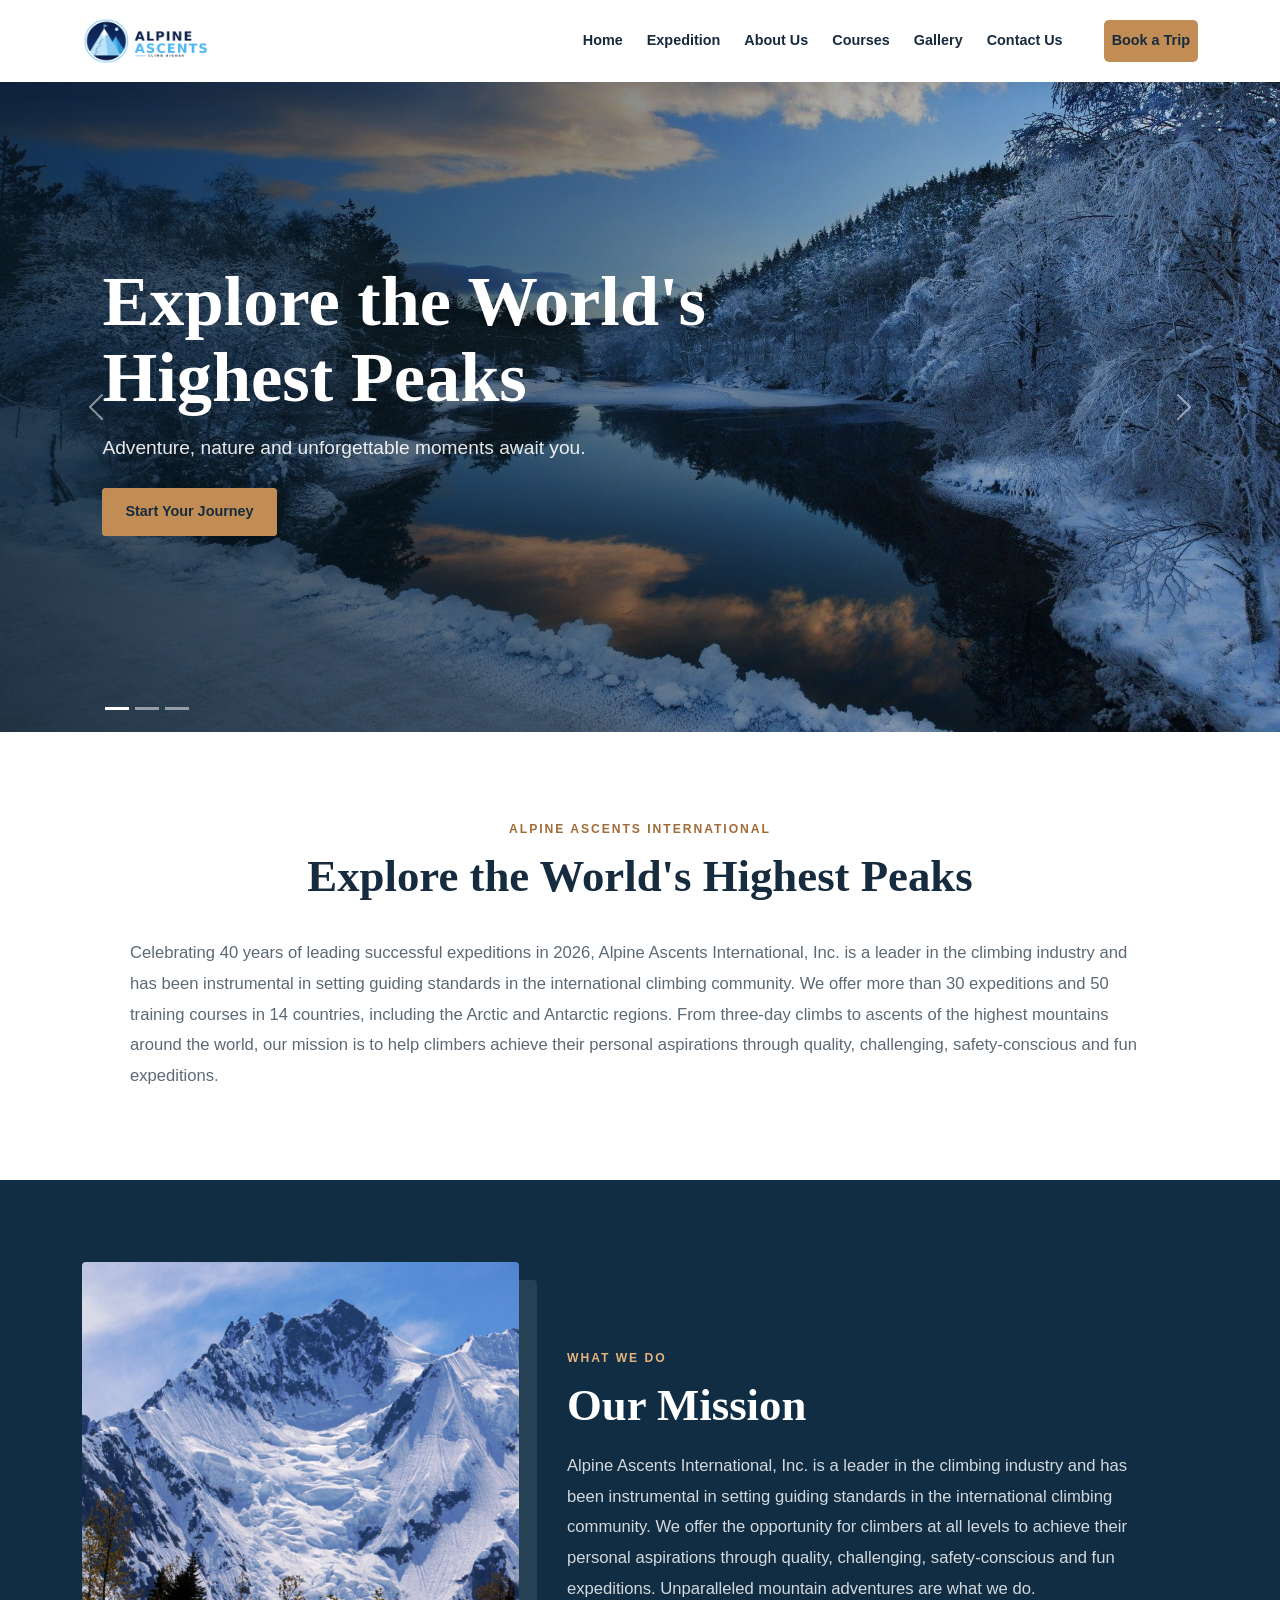
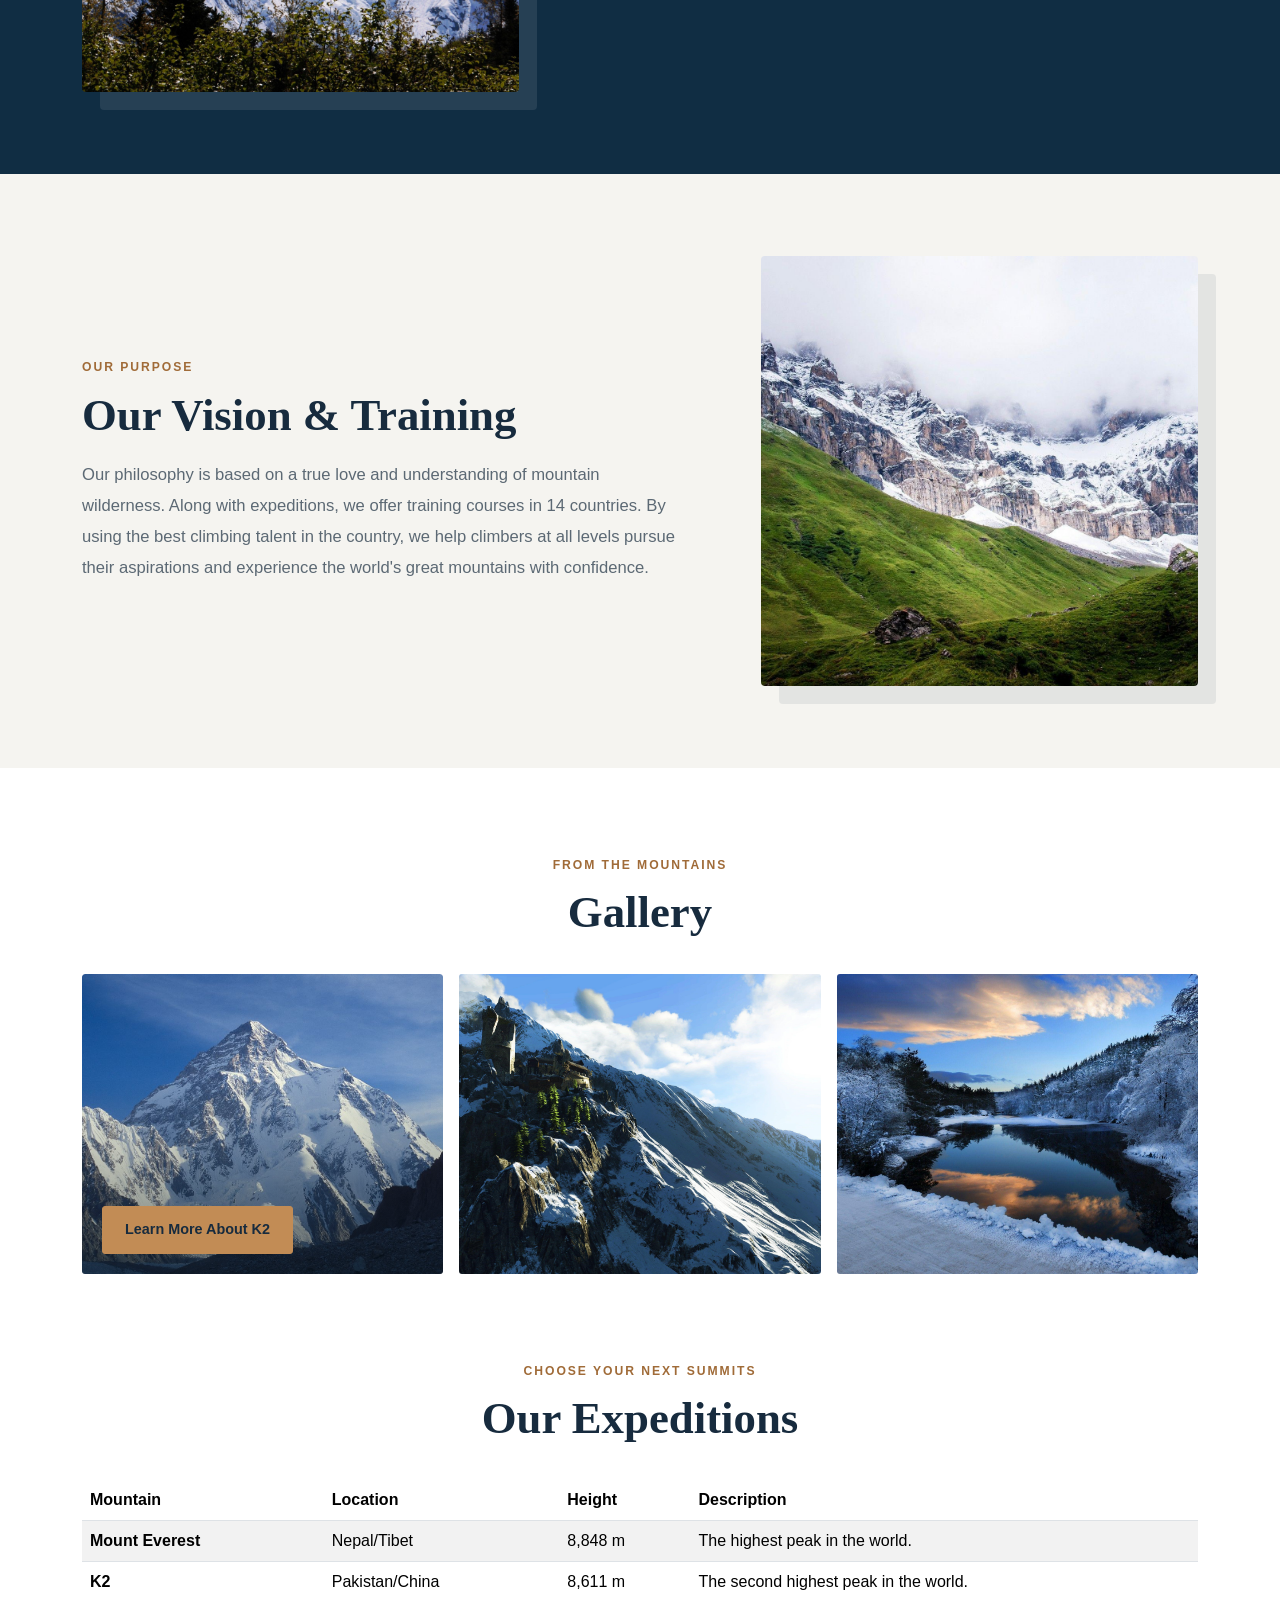
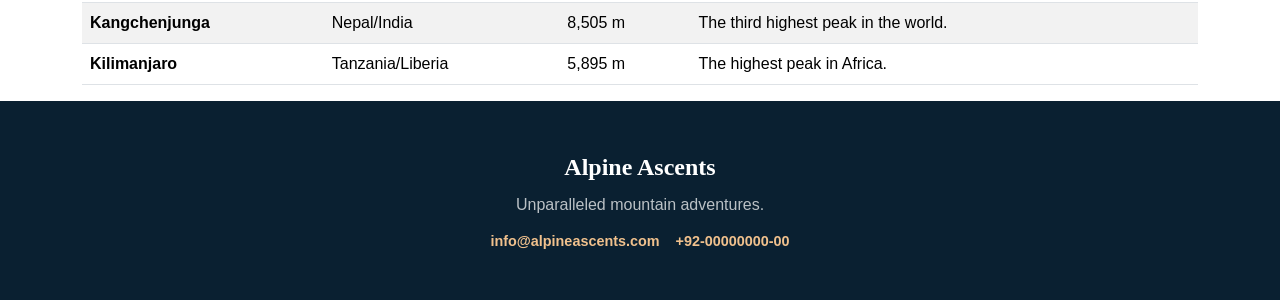
==== Html/index.html @ 6890756d "done" ====
<!DOCTYPE html>
<html lang="en">

<head>
    <meta charset="UTF-8">
    <meta name="viewport" content="width=device-width, initial-scale=1.0">
    <link rel="stylesheet" href="https://cdn.jsdelivr.net/npm/bootstrap@5.3.8/dist/css/bootstrap.min.css">
    <link rel="stylesheet" href="../Css/index.css">
    <title>Alpine Ascents | Home</title>
</head>

<body id="top">
    <nav class="navbar navbar-expand-lg">

        <div class="container">
            <a href="#top" class="navbar-brand" aria-label="Alpine Ascents home">
                <img src="../Image/alpine-ascents-logo.png" alt="Alpine Ascents">
            </a>
            <button class="navbar-toggler" type="button" data-bs-toggle="collapse" data-bs-target="#menu"
                aria-controls="menu" aria-expanded="false" aria-label="Toggle navigation">
                <span class="navbar-toggler-icon"></span>
            </button>
            <div class="collapse navbar-collapse" id="menu">

                <ul class="navbar-nav ms-auto">
                    <li class="nav-item">
                        <a href="#top" class="nav-link"><b>Home</b></a>
                    </li>
                    <li class="nav-item">
                        <a href="#expedition" class="nav-link"><b>Expedition</b></a>
                    </li>
                    <li class="nav-item">
                        <a href="#about" class="nav-link"><b>About Us</b></a>
                    </li>
                    <li class="nav-item">
                        <a href="#courses" class="nav-link"><b>Courses</b></a>
                    </li>
                    <li class="nav-item">
                        <a href="#gallery" class="nav-link"><b>Gallery</b></a>
                    </li>
                    <li class="nav-item">
                        <a href="#contact" class="nav-link"><b>Contact Us</b></a>
                    </li>
                    <li class="book">
                        <a href="#Book a Trip" class="nav-link"><b>Book a Trip</b></a>
                    </li>

                </ul>
            </div>
        </div>
    </nav>


    <div id="myCarousel" class="carousel slide" data-bs-ride="carousel">

        <!-- Dots -->
        <div class="carousel-indicators">
            <button type="button" data-bs-target="#myCarousel" data-bs-slide-to="0" class="active"></button>

            <button type="button" data-bs-target="#myCarousel" data-bs-slide-to="1"></button>

            <button type="button" data-bs-target="#myCarousel" data-bs-slide-to="2"></button>
        </div>

        <!-- Slides -->
        <div class="carousel-inner">

            <!-- Slide 1 -->
            <div class="carousel-item active">
                <img src="../Image/image 5.jpg" alt="Snowy mountains">

                <div class="carousel-caption">
                    <h1>Explore the World's Highest Peaks</h1>
                    <p>Adventure, nature and unforgettable moments await you.</p>
                    <a href="#about" class="btn btn-primary btn-lg">
                        Start Your Journey
                    </a>
                </div>
            </div>

            <!-- Slide 2 -->
            <div class="carousel-item">
                <img src="https://images.unsplash.com/photo-1472396961693-142e6e269027?auto=format&fit=crop&w=1600&q=80"
                    alt="Beautiful mountain nature">

                <div class="carousel-caption">
                    <h1>Discover New Places</h1>
                    <p>Find beautiful destinations and enjoy nature.</p>
                    <a href="#about" class="btn btn-primary btn-lg">
                        Discover More
                    </a>
                </div>
            </div>

            <!-- Slide 3 -->
            <div class="carousel-item">
                <img src="https://images.unsplash.com/photo-1464278533981-50106e6176b1?auto=format&fit=crop&w=1600&q=80"
                    alt="Mountain adventure">

                <div class="carousel-caption">
                    <h1>Challenge Yourself</h1>
                    <p>Reach higher, go further and create memories.</p>
                    <a href="#about" class="btn btn-primary btn-lg">
                        Join the Adventure
                    </a>
                </div>
            </div>



        </div>

        <!-- Previous Button -->
        <button class="carousel-control-prev" type="button" data-bs-target="#myCarousel" data-bs-slide="prev">
            <span class="carousel-control-prev-icon"></span>
        </button>

        <!-- Next Button -->
        <button class="carousel-control-next" type="button" data-bs-target="#myCarousel" data-bs-slide="next">
            <span class="carousel-control-next-icon"></span>
        </button>

    </div>
    <main>
        <section id="about" class="intro-section section-spacing">
            <div class="container">
                <div class="section-heading">
                    <p class="section-eyebrow">Alpine Ascents International</p>
                    <h2>Explore the World's Highest Peaks</h2>
                </div>
                <div class="intro-copy">
                    <p>Celebrating 40 years of leading successful expeditions in 2026, Alpine Ascents International,
                        Inc. is a leader in the climbing industry and has been instrumental in setting guiding standards
                        in the international climbing community. We offer more than 30 expeditions and 50 training
                        courses in 14 countries, including the Arctic and Antarctic regions. From three-day climbs to
                        ascents of the highest mountains around the world, our mission is to help climbers achieve their
                        personal aspirations through quality, challenging, safety-conscious and fun expeditions.</p>
                </div>
            </div>
        </section>

        <section id="expedition" class="feature-section">
            <div class="container">
                <div class="row align-items-center g-5">
                    <div class="col-12 col-md-5">
                        <img class="feature-image" src="../Image/image.jpg" alt="Mountain landscape" loading="lazy">
                    </div>
                    <div class="col-12 col-md-7">
                        <div class="feature-copy">
                            <p class="section-eyebrow">What we do</p>
                            <h2>Our Mission</h2>
                            <p>Alpine Ascents International, Inc. is a leader in the climbing industry and has been
                                instrumental in setting guiding standards in the international climbing community. We
                                offer the opportunity for climbers at all levels to achieve their personal aspirations
                                through quality, challenging, safety-conscious and fun expeditions. Unparalleled
                                mountain adventures are what we do.</p>
                        </div>
                    </div>
                </div>
            </div>
        </section>

        <section id="courses" class="feature-section feature-section-light">
            <div class="container">
                <div class="row align-items-center g-5">
                    <div class="col-12 col-md-7 order-2 order-md-1">
                        <div class="feature-copy">
                            <p class="section-eyebrow">Our purpose</p>
                            <h2>Our Vision &amp; Training</h2>
                            <p>Our philosophy is based on a true love and understanding of mountain wilderness. Along
                                with expeditions, we offer training courses in 14 countries. By using the best climbing
                                talent in the country, we help climbers at all levels pursue their aspirations and
                                experience the world's great mountains with confidence.</p>
                        </div>
                    </div>
                    <div class="col-12 col-md-5 order-1 order-md-2">
                        <img class="feature-image" src="../Image/image 33.jpg" alt="Mountaineers climbing a mountain"
                            loading="lazy">
                    </div>
                </div>
            </div>
        </section>

        <section id="gallery" class="gallery-section section-spacing">
            <div class="container">
                <div class="section-heading">
                    <p class="section-eyebrow">From the mountains</p>
                    <h2>Gallery</h2>
                </div>
                <div class="row g-3">
                    <div class="col-12 col-sm-6 col-md-4">
                        <div class="gallery-card">
                            <img class="gallery-image" src="../Image/image of k2.jpg"
                                alt="Climbers ascending a mountain" loading="lazy">
                            <a href="K2.html" class="btn btn-primary btn-lg">
                                Learn More About K2
                            </a>
                        </div>
                    </div>
                    <div class="col-12 col-sm-6 col-md-4">
                        <img class="gallery-image" src="../Image/image 4.jpg" alt="Alpine mountain scenery"
                            loading="lazy">
                    </div>
                    <div class="col-12 col-sm-6 col-md-4">
                        <img class="gallery-image" src="../Image/image 5.jpg" alt="Snow-covered mountain peak"
                            loading="lazy">
                    </div>
                </div>
            </div>
        </section>
    </main>

    <script src="https://cdn.jsdelivr.net/npm/bootstrap@5.3.8/dist/js/bootstrap.bundle.min.js"></script>

    <div class="container">
        <div class="section-heading">
            <p class="section-eyebrow">Choose your next summits</p>
            <h2>Our Expeditions</h2>
        </div>
        <table class="table table-striped table-hover">
            <thead>
                <tr>
                    <th scope="col">Mountain</th>
                    <th scope="col">Location</th>
                    <th scope="col">Height</th>
                    <th scope="col">Description</th>
                </tr>
            </thead>

            <tbody>
    <tr>
      <th scope="row">Mount Everest</th>
      <td> Nepal/Tibet </td>
      <td>8,848 m</td>
      <td>The highest peak in the world. </td>
    </tr>
    <tr>
      <th scope="row">K2</th>
      <td> Pakistan/China </td>
      <td>8,611 m</td>
      <td>The second highest peak in the world. </td>
    </tr>
    <tr>
      <th scope="row"> Kangchenjunga</th>
      <td> Nepal/India </td>
      <td>8,505 m</td>
      <td>The third highest peak in the world. </td>
    </tr>
     <tr>
      <th scope="row">Kilimanjaro</th>
      <td> Tanzania/Liberia </td>
      <td>5,895 m</td>
      <td>The highest peak in Africa. </td>
    </tr>
  </tbody>
</table>
      
    </tr>
  </tbody>
</table>
    </div>
    </section>
    </main>

    <script src="https://cdn.jsdelivr.net/npm/bootstrap@5.3.8/dist/js/bootstrap.bundle.min.js"></script>

    <footer id="contact">
        <div class="footer-content">
            <a class="footer-brand" href="#top">Alpine Ascents</a>
            <p>Unparalleled mountain adventures.</p>
            <div class="footer-links">
                <a class="footer-link" href="mailto:info@alpineascents.com">info@alpineascents.com</a>
                <a class="footer-link" href="tel:+18005550180">+92-00000000-00</a>
                
            </div>
        </div>
    </footer>
</body>


</html>
---- Css/index.css ----
:root {
    --ink: #172b3e;
    --muted: #5c6974;
    --navy: #102d43;
    --blue: #1c526b;
    --accent: #c28c55;
    --paper: #f5f4f0;
}

*,
*::before,
*::after {
    box-sizing: border-box;
}

html {
    scroll-behavior: smooth;
    scroll-padding-top: 82px;
}

body {
    margin: 0;
    background: #fff;
    color: var(--ink);
    font-family: 'Segoe UI', Arial, sans-serif;
    -webkit-font-smoothing: antialiased;
}

.navbar {
    position: relative;
    z-index: 5;
    min-height: 82px;
    padding: 10px 0;
    background: #fff;
    box-shadow: 0 3px 18px rgb(16 45 67 / 8%);
}
.book{
    margin-left: 25px;
    background-color: #c28c55;
    border-radius: 5px;
}

.navbar-brand {
    margin-right: 32px;
}

.navbar img {
    display: block;
    width: 142px;
    max-width: 38vw;
    height: auto;
}

.navbar-nav {
    align-items: center;
    gap: 8px;
}

.navbar .nav-link {
    padding: 10px 12px;
    color: var(--ink);
    font-size: 0.9rem;
    font-weight: 600;
    transition: color 160ms ease;
}

.navbar .nav-link:hover,
.navbar .nav-link:focus-visible,
.navbar .nav-link.active {
    color: var(--blue);
}

.carousel-item {
    position: relative;
    height: clamp(430px, 66vw, 650px);
    max-height: 76vh;
    min-height: 390px;
    background: var(--navy);
}

.carousel-item img {
    width: 100%;
    height: 100%;
    object-fit: cover;
    object-position: center 52%;
}

.carousel-item::after {
    position: absolute;
    inset: 0;
    background: linear-gradient(90deg, rgb(8 26 39 / 76%) 0%, rgb(8 26 39 / 48%) 47%, rgb(8 26 39 / 9%) 100%);
    content: '';
}

.carousel-caption {
    z-index: 1;
    right: auto;
    bottom: 0;
    left: max(calc((100% - 1140px) / 2), 8%);
    display: flex;
    width: min(680px, 78%);
    height: 100%;
    flex-direction: column;
    align-items: flex-start;
    justify-content: center;
    padding: 40px 0 55px;
    text-align: left;
}

.carousel-caption h1,
.carousel-caption h2 {
    max-width: 650px;
    margin: 0 0 18px;
    color: #fff;
    font-family: Georgia, 'Times New Roman', serif;
    font-size: clamp(2.5rem, 5.5vw, 4.5rem);
    font-weight: 600;
    line-height: 1.08;
    text-wrap: balance;
}

.carousel-caption p {
    max-width: 540px;
    margin: 0 0 24px;
    color: rgb(255 255 255 / 90%);
    font-size: clamp(1rem, 1.5vw, 1.2rem);
    line-height: 1.6;
}

.carousel-caption .hero-eyebrow {
    margin-bottom: 15px;
    color: #f1c18d;
    font-size: 0.78rem;
    font-weight: 700;
    letter-spacing: 0.16em;
    text-transform: uppercase;
}

.btn-primary {
    padding: 12px 22px;
    border: 1px solid var(--accent);
    border-radius: 3px;
    background: var(--accent);
    color: #172b3e;
    font-size: 0.9rem;
    font-weight: 700;
    transition: background-color 160ms ease, border-color 160ms ease, transform 160ms ease;
}

.btn-primary:hover,
.btn-primary:focus-visible {
    transform: translateY(-2px);
    border-color: #d6a571;
    background: #d6a571;
    color: #172b3e;
}

.carousel-indicators {
    z-index: 2;
    justify-content: flex-start;
    margin-right: 0;
    margin-bottom: 22px;
    margin-left: max(calc((100% - 1140px) / 2), 8%);
}

.carousel-indicators [data-bs-target] {
    width: 24px;
    height: 3px;
    border: 0;
}

.section-spacing {
    padding: 88px 0;
}
.card-body{
    text-align: center;
    padding-top: 40px;
}
.paragragh{
    padding-top: 30px;
    margin-left: 25px;

}
.history{
    padding-top: 20px;
    padding-left: 10px;
}
.his{
    padding-left: 25px;
    padding-top: 10px;
}
.journey{
    padding-top: 20px;
    padding-left: 10px;
}
.jour{
    padding-left: 25px;
    padding-top: 10px;
}
.safety{
    padding-top: 20px;
    padding-left: 10px;
}
.safe{
    padding-left: 25px;
    padding-top: 10px;
}
.mission{
    padding-top: 20px;
    padding-left: 10px;
}
.mission1{
    padding-left: 25px;
    padding-top: 10px;
}
.intro-section {
    background: #fff;
}

.section-heading {
    max-width: 760px;
    margin: 0 auto 34px;
    text-align: center;
}

.section-eyebrow {
    margin: 0 0 12px;
    color: #a06b38;
    font-size: 0.76rem;
    font-weight: 700;
    letter-spacing: 0.16em;
    text-transform: uppercase;
}

.section-heading h2,
.feature-copy h2 {
    margin: 0;
    color: var(--ink);
    font-family: Georgia, 'Times New Roman', serif;
    font-size: clamp(2rem, 3.5vw, 2.9rem);
    font-weight: 600;
    line-height: 1.2;
    text-wrap: balance;
}

.intro-copy {
    max-width: 1020px;
    margin: 0 auto;
}

.intro-copy p,
.feature-copy > p:not(.section-eyebrow) {
    margin: 0;
    color: var(--muted);
    font-size: 1.04rem;
    line-height: 1.85;
}

.stats-row {
    margin-top: 38px;
}

.stat-card {
    display: flex;
    min-height: 118px;
    flex-direction: column;
    align-items: center;
    justify-content: center;
    padding: 18px 12px;
    border: 1px solid #e6e8e7;
    background: #fff;
    text-align: center;
}

.stat-card strong {
    color: var(--blue);
    font-family: Georgia, 'Times New Roman', serif;
    font-size: 2rem;
    line-height: 1.2;
}

.stat-card span {
    margin-top: 7px;
    color: var(--muted);
    font-size: 0.8rem;
    font-weight: 600;
    letter-spacing: 0.04em;
    text-transform: uppercase;
}

.feature-section {
    padding: 82px 0;
    background: var(--navy);
    color: #fff;
}

.feature-section-light {
    background: var(--paper);
}

.feature-copy {
    max-width: 600px;
    padding: 12px 0;
}

.feature-copy h2 {
    margin-bottom: 18px;
    color: #fff;
}

.feature-section-light .feature-copy h2 {
    color: var(--ink);
}

.feature-copy .section-eyebrow {
    color: #e3b27e;
}

.feature-section-light .feature-copy .section-eyebrow {
    color: #a06b38;
}

.feature-copy > p:not(.section-eyebrow) {
    color: rgb(255 255 255 / 82%);
}

.feature-section-light .feature-copy > p:not(.section-eyebrow) {
    color: var(--muted);
}

.feature-image {
    display: block;
    width: 100%;
    height: clamp(280px, 34vw, 430px);
    border-radius: 4px;
    object-fit: cover;
    box-shadow: 18px 18px 0 rgb(255 255 255 / 9%);
}

.feature-section-light .feature-image {
    box-shadow: 18px 18px 0 rgb(16 45 67 / 8%);
}

.text-link {
    display: inline-flex;
    align-items: center;
    gap: 10px;
    margin-top: 24px;
    color: #f1c18d;
    font-size: 0.9rem;
    font-weight: 700;
    text-decoration: none;
}

.text-link span {
    font-size: 1.2rem;
    transition: transform 160ms ease;
}

.text-link:hover span {
    transform: translateX(4px);
}

.feature-section-light .text-link {
    color: var(--blue);
}

.gallery-section {
    background: #fff;
}

.gallery-image {
    display: block;
    width: 100%;
    height: 300px;
    border-radius: 3px;
    object-fit: cover;
    transition: transform 220ms ease, filter 220ms ease;
}

.gallery-section .row > div {
    overflow: hidden;
}

.gallery-card {
    position: relative;
    overflow: hidden;
    border-radius: 3px;
}

.gallery-card::after {
    position: absolute;
    inset: 35% 0 0;
    background: linear-gradient(transparent, rgb(8 26 39 / 58%));
    content: '';
    pointer-events: none;
}

.gallery-card .btn {
    position: absolute;
    z-index: 1;
    bottom: 20px;
    left: 20px;
}

.gallery-image:hover {
    transform: scale(1.035);
    filter: brightness(0.92);
}

footer {
    padding: 48px 20px;
    background: #0a2031;
    color: #fff;
    text-align: center;
}

.footer-content {
    display: flex;
    flex-direction: column;
    align-items: center;
}

.footer-brand {
    color: #fff;
    font-family: Georgia, 'Times New Roman', serif;
    font-size: 1.5rem;
    font-weight: 600;
    text-decoration: none;
}

.footer-content p {
    margin: 8px 0 14px;
    color: rgb(255 255 255 / 72%);
}

.footer-link {
    color: #f1c18d;
    font-size: 0.9rem;
    font-weight: 600;
    text-decoration: none;
}

.footer-links {
    display: flex;
    flex-wrap: wrap;
    justify-content: center;
    gap: 16px;
}

.footer-link:hover,
.footer-link:focus-visible {
    color: #fff;
}

@media (max-width: 991.98px) {
    .navbar-collapse {
        padding: 12px 0 4px;
    }

    .navbar-nav {
        align-items: stretch;
        gap: 0;
    }

    .navbar .nav-link {
        padding: 10px 0;
    }

    .carousel-caption,
    .carousel-indicators {
        left: 8%;
    }

    .section-spacing {
        padding: 72px 0;
    }

    .feature-section {
        padding: 68px 0;
    }

    .feature-image {
        box-shadow: 10px 10px 0 rgb(255 255 255 / 9%);
    }

    .feature-section-light .feature-image {
        box-shadow: 10px 10px 0 rgb(16 45 67 / 8%);
    }
}

@media (max-width: 767.98px) {
    .carousel-item {
        height: 520px;
        max-height: none;
        min-height: 400px;
    }

    .carousel-caption {
        width: 78%;
        padding: 30px 0 48px;
    }

    .carousel-caption h1,
    .carousel-caption h2 {
        font-size: clamp(2.25rem, 8vw, 3.5rem);
    }

    .section-heading {
        margin-bottom: 26px;
    }

    .stats-row {
        margin-top: 28px;
    }

    .feature-section {
        padding: 56px 0;
    }

    .feature-copy {
        padding-top: 8px;
    }

    .feature-image {
        height: 310px;
    }
}

@media (max-width: 575.98px) {
    .navbar {
        min-height: 70px;
    }

    .navbar > .container {
        padding-right: 20px;
        padding-left: 20px;
    }

    .navbar img {
        width: 125px;
    }

    .carousel-item {
        height: 470px;
        min-height: 390px;
    }

    .carousel-caption,
    .carousel-indicators {
        left: 7%;
    }

    .carousel-caption {
        width: 84%;
        padding-bottom: 50px;
    }

    .carousel-caption h1,
    .carousel-caption h2 {
        margin-bottom: 14px;
        font-size: clamp(2rem, 10vw, 2.9rem);
    }

    .carousel-caption p {
        margin-bottom: 18px;
        font-size: 0.98rem;
    }

    .carousel-caption .hero-eyebrow {
        font-size: 0.68rem;
    }

    .carousel-caption .btn {
        padding: 10px 15px;
        font-size: 0.82rem;
    }

    .section-spacing {
        padding: 58px 0;
    }

    .intro-copy p,
    .feature-copy > p:not(.section-eyebrow) {
        font-size: 0.98rem;
        line-height: 1.75;
    }

    .stat-card {
        min-height: 102px;
    }

    .stat-card strong {
        font-size: 1.7rem;
    }

    .stat-card span {
        font-size: 0.68rem;
    }

    .feature-section {
        padding: 48px 0;
    }

    .feature-image {
        height: 250px;
    }

    .gallery-image {
        height: 240px;
    }
    
}

@media (prefers-reduced-motion: reduce) {
    *,
    *::before,
    *::after {
        scroll-behavior: auto !important;
        transition-duration: 0.01ms !important;
        animation-duration: 0.01ms !important;
        animation-iteration-count: 1 !important;
    }
}
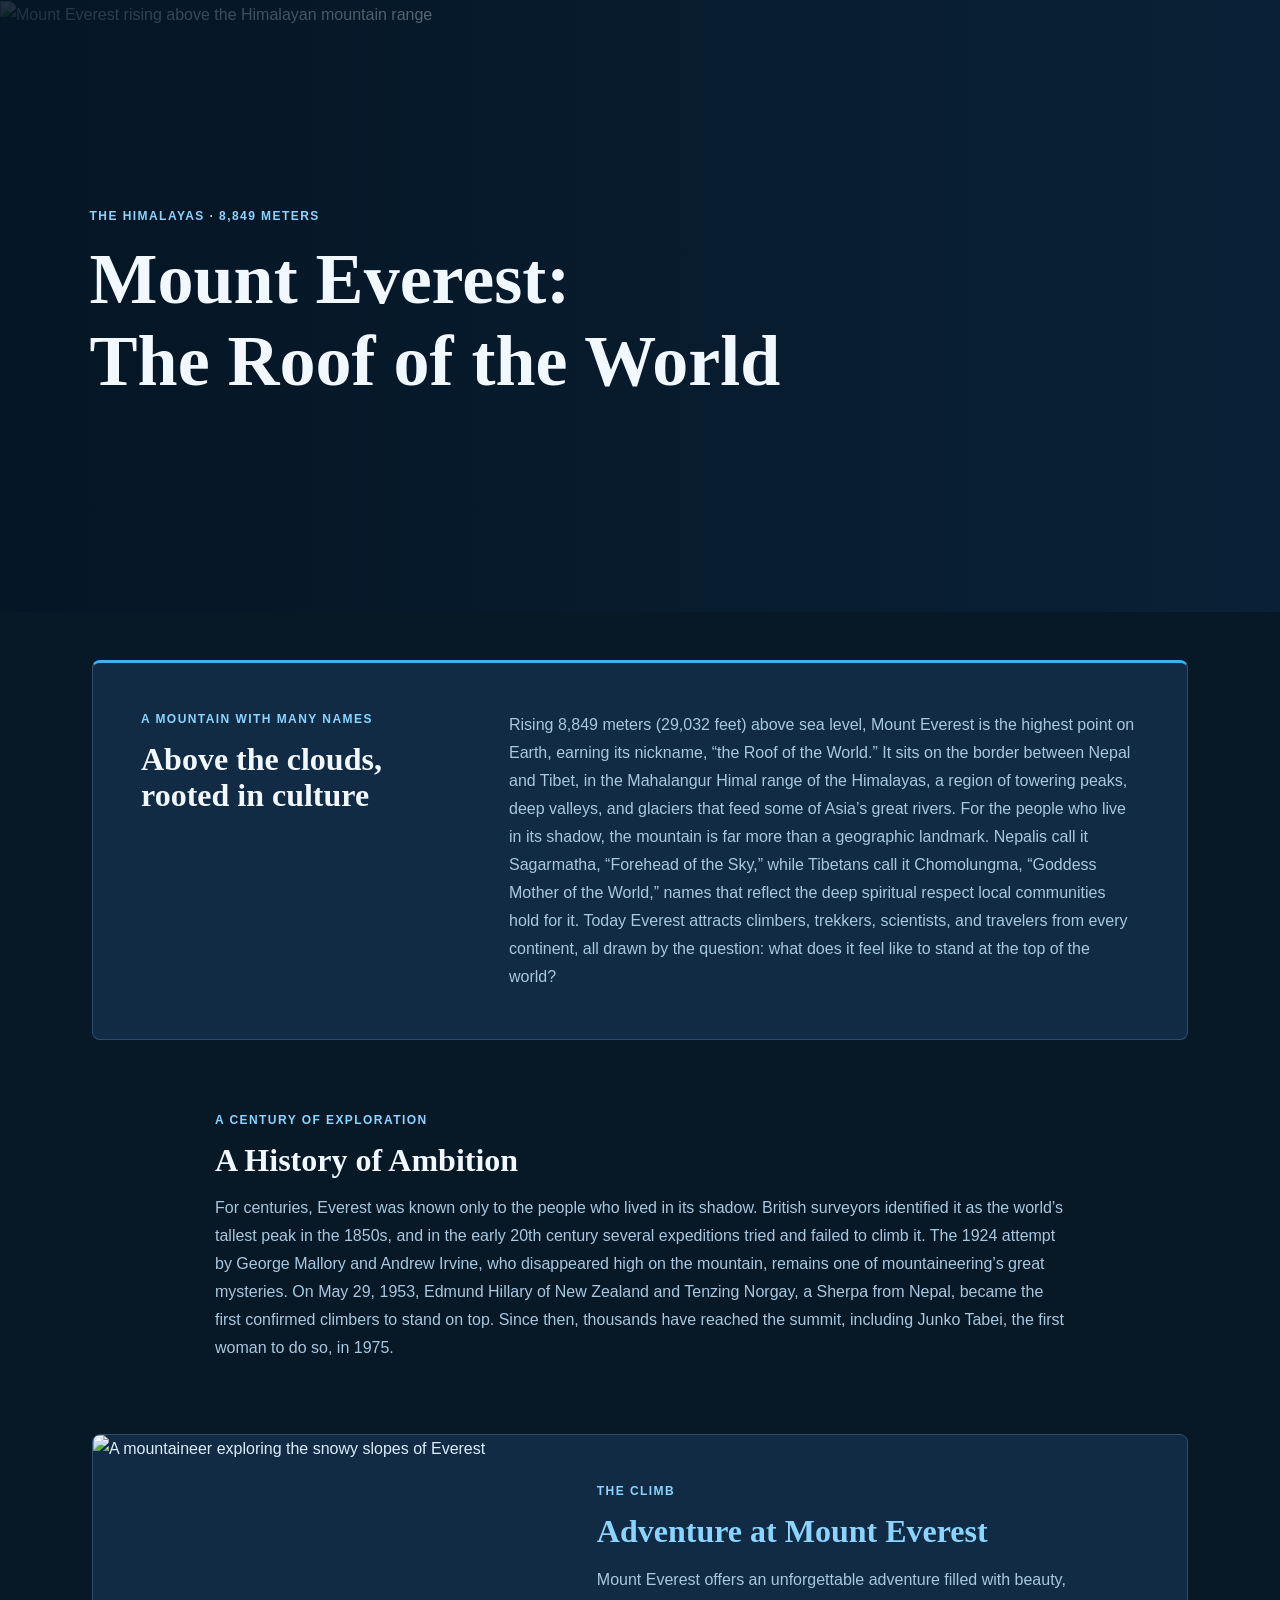
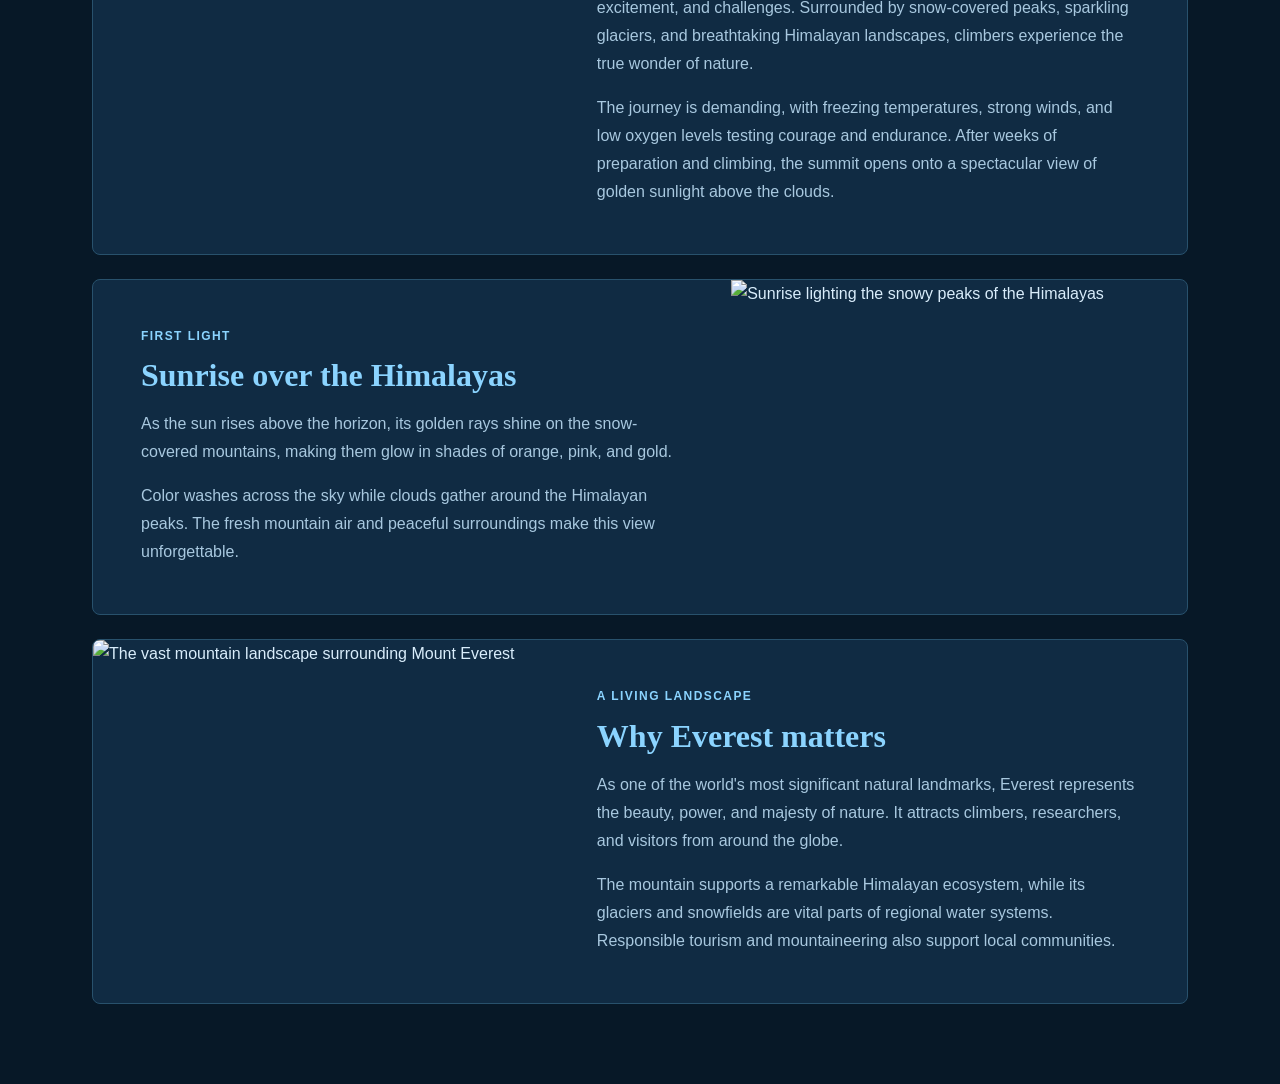
==== commit 47f07dcc: "final" ====
--- a/Html/index.html
+++ b/Html/index.html
@@ -6,276 +6,93 @@
     <meta name="viewport" content="width=device-width, initial-scale=1.0">
     <link rel="stylesheet" href="https://cdn.jsdelivr.net/npm/bootstrap@5.3.8/dist/css/bootstrap.min.css">
     <link rel="stylesheet" href="../Css/index.css">
-    <title>Alpine Ascents | Home</title>
+    <title>Mount Everest | The Roof of the World</title>
 </head>
 
-<body id="top">
-    <nav class="navbar navbar-expand-lg">
+<body>
+    <header class="page-hero">
+        <img src="../Images/image 4.jpeg" alt="Mount Everest rising above the Himalayan mountain range">
+        <div class="hero-caption">
+            <p class="eyebrow">THE HIMALAYAS · 8,849 METERS</p>
+            <h1>Mount Everest:<br>The Roof of the World</h1>
+        </div>
+    </header>
 
-        <div class="container">
-            <a href="#top" class="navbar-brand" aria-label="Alpine Ascents home">
-                <img src="../Image/alpine-ascents-logo.png" alt="Alpine Ascents">
-            </a>
-            <button class="navbar-toggler" type="button" data-bs-toggle="collapse" data-bs-target="#menu"
-                aria-controls="menu" aria-expanded="false" aria-label="Toggle navigation">
-                <span class="navbar-toggler-icon"></span>
-            </button>
-            <div class="collapse navbar-collapse" id="menu">
-
-                <ul class="navbar-nav ms-auto">
-                    <li class="nav-item">
-                        <a href="#top" class="nav-link"><b>Home</b></a>
-                    </li>
-                    <li class="nav-item">
-                        <a href="#expedition" class="nav-link"><b>Expedition</b></a>
-                    </li>
-                    <li class="nav-item">
-                        <a href="#about" class="nav-link"><b>About Us</b></a>
-                    </li>
-                    <li class="nav-item">
-                        <a href="#courses" class="nav-link"><b>Courses</b></a>
-                    </li>
-                    <li class="nav-item">
-                        <a href="#gallery" class="nav-link"><b>Gallery</b></a>
-                    </li>
-                    <li class="nav-item">
-                        <a href="#contact" class="nav-link"><b>Contact Us</b></a>
-                    </li>
-                    <li class="book">
-                        <a href="#Book a Trip" class="nav-link"><b>Book a Trip</b></a>
-                    </li>
-
-                </ul>
+    <main class="container page-content">
+        <section class="intro-card">
+            <div>
+                <p class="eyebrow">A MOUNTAIN WITH MANY NAMES</p>
+                <h2>Above the clouds, rooted in culture</h2>
             </div>
-        </div>
-    </nav>
-
-
-    <div id="myCarousel" class="carousel slide" data-bs-ride="carousel">
-
-        <!-- Dots -->
-        <div class="carousel-indicators">
-            <button type="button" data-bs-target="#myCarousel" data-bs-slide-to="0" class="active"></button>
-
-            <button type="button" data-bs-target="#myCarousel" data-bs-slide-to="1"></button>
-
-            <button type="button" data-bs-target="#myCarousel" data-bs-slide-to="2"></button>
-        </div>
-
-        <!-- Slides -->
-        <div class="carousel-inner">
-
-            <!-- Slide 1 -->
-            <div class="carousel-item active">
-                <img src="../Image/image 5.jpg" alt="Snowy mountains">
-
-                <div class="carousel-caption">
-                    <h1>Explore the World's Highest Peaks</h1>
-                    <p>Adventure, nature and unforgettable moments await you.</p>
-                    <a href="#about" class="btn btn-primary btn-lg">
-                        Start Your Journey
-                    </a>
-                </div>
-            </div>
-
-            <!-- Slide 2 -->
-            <div class="carousel-item">
-                <img src="https://images.unsplash.com/photo-1472396961693-142e6e269027?auto=format&fit=crop&w=1600&q=80"
-                    alt="Beautiful mountain nature">
-
-                <div class="carousel-caption">
-                    <h1>Discover New Places</h1>
-                    <p>Find beautiful destinations and enjoy nature.</p>
-                    <a href="#about" class="btn btn-primary btn-lg">
-                        Discover More
-                    </a>
-                </div>
-            </div>
-
-            <!-- Slide 3 -->
-            <div class="carousel-item">
-                <img src="https://images.unsplash.com/photo-1464278533981-50106e6176b1?auto=format&fit=crop&w=1600&q=80"
-                    alt="Mountain adventure">
-
-                <div class="carousel-caption">
-                    <h1>Challenge Yourself</h1>
-                    <p>Reach higher, go further and create memories.</p>
-                    <a href="#about" class="btn btn-primary btn-lg">
-                        Join the Adventure
-                    </a>
-                </div>
-            </div>
-
-
-
-        </div>
-
-        <!-- Previous Button -->
-        <button class="carousel-control-prev" type="button" data-bs-target="#myCarousel" data-bs-slide="prev">
-            <span class="carousel-control-prev-icon"></span>
-        </button>
-
-        <!-- Next Button -->
-        <button class="carousel-control-next" type="button" data-bs-target="#myCarousel" data-bs-slide="next">
-            <span class="carousel-control-next-icon"></span>
-        </button>
-
-    </div>
-    <main>
-        <section id="about" class="intro-section section-spacing">
-            <div class="container">
-                <div class="section-heading">
-                    <p class="section-eyebrow">Alpine Ascents International</p>
-                    <h2>Explore the World's Highest Peaks</h2>
-                </div>
-                <div class="intro-copy">
-                    <p>Celebrating 40 years of leading successful expeditions in 2026, Alpine Ascents International,
-                        Inc. is a leader in the climbing industry and has been instrumental in setting guiding standards
-                        in the international climbing community. We offer more than 30 expeditions and 50 training
-                        courses in 14 countries, including the Arctic and Antarctic regions. From three-day climbs to
-                        ascents of the highest mountains around the world, our mission is to help climbers achieve their
-                        personal aspirations through quality, challenging, safety-conscious and fun expeditions.</p>
-                </div>
-            </div>
+            <p>Rising 8,849 meters (29,032 feet) above sea level, Mount Everest is the highest point on Earth, earning its
+                nickname, “the Roof of the World.” It sits on the border between Nepal and Tibet, in the Mahalangur Himal
+                range of the Himalayas, a region of towering peaks, deep valleys, and glaciers that feed some of Asia’s
+                great rivers. For the people who live in its shadow, the mountain is far more than a geographic landmark.
+                Nepalis call it Sagarmatha, “Forehead of the Sky,” while Tibetans call it Chomolungma, “Goddess Mother of
+                the World,” names that reflect the deep spiritual respect local communities hold for it. Today Everest
+                attracts climbers, trekkers, scientists, and travelers from every continent, all drawn by the question:
+                what does it feel like to stand at the top of the world?</p>
         </section>
 
-        <section id="expedition" class="feature-section">
-            <div class="container">
-                <div class="row align-items-center g-5">
-                    <div class="col-12 col-md-5">
-                        <img class="feature-image" src="../Image/image.jpg" alt="Mountain landscape" loading="lazy">
-                    </div>
-                    <div class="col-12 col-md-7">
-                        <div class="feature-copy">
-                            <p class="section-eyebrow">What we do</p>
-                            <h2>Our Mission</h2>
-                            <p>Alpine Ascents International, Inc. is a leader in the climbing industry and has been
-                                instrumental in setting guiding standards in the international climbing community. We
-                                offer the opportunity for climbers at all levels to achieve their personal aspirations
-                                through quality, challenging, safety-conscious and fun expeditions. Unparalleled
-                                mountain adventures are what we do.</p>
-                        </div>
-                    </div>
-                </div>
-            </div>
+        <section class="history-section">
+            <p class="eyebrow">A CENTURY OF EXPLORATION</p>
+            <h2>A History of Ambition</h2>
+            <p>For centuries, Everest was known only to the people who lived in its shadow. British surveyors identified
+                it as the world’s tallest peak in the 1850s, and in the early 20th century several expeditions tried and
+                failed to climb it. The 1924 attempt by George Mallory and Andrew Irvine, who disappeared high on the
+                mountain, remains one of mountaineering’s great mysteries. On May 29, 1953, Edmund Hillary of New Zealand
+                and Tenzing Norgay, a Sherpa from Nepal, became the first confirmed climbers to stand on top. Since then,
+                thousands have reached the summit, including Junko Tabei, the first woman to do so, in 1975.</p>
         </section>
 
-        <section id="courses" class="feature-section feature-section-light">
-            <div class="container">
-                <div class="row align-items-center g-5">
-                    <div class="col-12 col-md-7 order-2 order-md-1">
-                        <div class="feature-copy">
-                            <p class="section-eyebrow">Our purpose</p>
-                            <h2>Our Vision &amp; Training</h2>
-                            <p>Our philosophy is based on a true love and understanding of mountain wilderness. Along
-                                with expeditions, we offer training courses in 14 countries. By using the best climbing
-                                talent in the country, we help climbers at all levels pursue their aspirations and
-                                experience the world's great mountains with confidence.</p>
-                        </div>
-                    </div>
-                    <div class="col-12 col-md-5 order-1 order-md-2">
-                        <img class="feature-image" src="../Image/image 33.jpg" alt="Mountaineers climbing a mountain"
-                            loading="lazy">
-                    </div>
+        <section class="feature-list" aria-label="Discover Mount Everest">
+            <article class="feature-card row g-0 align-items-stretch">
+                <div class="col-md-5">
+                    <img src="../Images/image 5.jpeg" alt="A mountaineer exploring the snowy slopes of Everest" class="feature-image">
                 </div>
-            </div>
-        </section>
+                <div class="col-md-7 feature-copy">
+                    <p class="eyebrow">THE CLIMB</p>
+                    <h2>Adventure at Mount Everest</h2>
+                    <p>Mount Everest offers an unforgettable adventure filled with beauty, excitement, and challenges.
+                        Surrounded by snow-covered peaks, sparkling glaciers, and breathtaking Himalayan landscapes,
+                        climbers experience the true wonder of nature.</p>
+                    <p>The journey is demanding, with freezing temperatures, strong winds, and low oxygen levels testing
+                        courage and endurance. After weeks of preparation and climbing, the summit opens onto a
+                        spectacular view of golden sunlight above the clouds.</p>
+                </div>
+            </article>
 
-        <section id="gallery" class="gallery-section section-spacing">
-            <div class="container">
-                <div class="section-heading">
-                    <p class="section-eyebrow">From the mountains</p>
-                    <h2>Gallery</h2>
+            <article class="feature-card row g-0 align-items-stretch">
+                <div class="col-md-5">
+                    <img src="../Images/image 6.jpeg" alt="Sunrise lighting the snowy peaks of the Himalayas" class="feature-image">
                 </div>
-                <div class="row g-3">
-                    <div class="col-12 col-sm-6 col-md-4">
-                        <div class="gallery-card">
-                            <img class="gallery-image" src="../Image/image of k2.jpg"
-                                alt="Climbers ascending a mountain" loading="lazy">
-                            <a href="K2.html" class="btn btn-primary btn-lg">
-                                Learn More About K2
-                            </a>
-                        </div>
-                    </div>
-                    <div class="col-12 col-sm-6 col-md-4">
-                        <img class="gallery-image" src="../Image/image 4.jpg" alt="Alpine mountain scenery"
-                            loading="lazy">
-                    </div>
-                    <div class="col-12 col-sm-6 col-md-4">
-                        <img class="gallery-image" src="../Image/image 5.jpg" alt="Snow-covered mountain peak"
-                            loading="lazy">
-                    </div>
+                <div class="col-md-7 feature-copy">
+                    <p class="eyebrow">FIRST LIGHT</p>
+                    <h2>Sunrise over the Himalayas</h2>
+                    <p>As the sun rises above the horizon, its golden rays shine on the snow-covered mountains, making
+                        them glow in shades of orange, pink, and gold.</p>
+                    <p>Color washes across the sky while clouds gather around the Himalayan peaks. The fresh mountain
+                        air and peaceful surroundings make this view unforgettable.</p>
                 </div>
-            </div>
+            </article>
+
+            <article class="feature-card row g-0 align-items-stretch">
+                <div class="col-md-5">
+                    <img src="../Images/image 7.jpeg" alt="The vast mountain landscape surrounding Mount Everest" class="feature-image">
+                </div>
+                <div class="col-md-7 feature-copy">
+                    <p class="eyebrow">A LIVING LANDSCAPE</p>
+                    <h2>Why Everest matters</h2>
+                    <p>As one of the world's most significant natural landmarks, Everest represents the beauty, power,
+                        and majesty of nature. It attracts climbers, researchers, and visitors from around the globe.</p>
+                    <p>The mountain supports a remarkable Himalayan ecosystem, while its glaciers and snowfields are
+                        vital parts of regional water systems. Responsible tourism and mountaineering also support local
+                        communities.</p>
+                </div>
+            </article>
         </section>
     </main>
 
-    <script src="https://cdn.jsdelivr.net/npm/bootstrap@5.3.8/dist/js/bootstrap.bundle.min.js"></script>
-
-    <div class="container">
-        <div class="section-heading">
-            <p class="section-eyebrow">Choose your next summits</p>
-            <h2>Our Expeditions</h2>
-        </div>
-        <table class="table table-striped table-hover">
-            <thead>
-                <tr>
-                    <th scope="col">Mountain</th>
-                    <th scope="col">Location</th>
-                    <th scope="col">Height</th>
-                    <th scope="col">Description</th>
-                </tr>
-            </thead>
-
-            <tbody>
-    <tr>
-      <th scope="row">Mount Everest</th>
-      <td> Nepal/Tibet </td>
-      <td>8,848 m</td>
-      <td>The highest peak in the world. </td>
-    </tr>
-    <tr>
-      <th scope="row">K2</th>
-      <td> Pakistan/China </td>
-      <td>8,611 m</td>
-      <td>The second highest peak in the world. </td>
-    </tr>
-    <tr>
-      <th scope="row"> Kangchenjunga</th>
-      <td> Nepal/India </td>
-      <td>8,505 m</td>
-      <td>The third highest peak in the world. </td>
-    </tr>
-     <tr>
-      <th scope="row">Kilimanjaro</th>
-      <td> Tanzania/Liberia </td>
-      <td>5,895 m</td>
-      <td>The highest peak in Africa. </td>
-    </tr>
-  </tbody>
-</table>
-      
-    </tr>
-  </tbody>
-</table>
-    </div>
-    </section>
-    </main>
-
-    <script src="https://cdn.jsdelivr.net/npm/bootstrap@5.3.8/dist/js/bootstrap.bundle.min.js"></script>
-
-    <footer id="contact">
-        <div class="footer-content">
-            <a class="footer-brand" href="#top">Alpine Ascents</a>
-            <p>Unparalleled mountain adventures.</p>
-            <div class="footer-links">
-                <a class="footer-link" href="mailto:info@alpineascents.com">info@alpineascents.com</a>
-                <a class="footer-link" href="tel:+18005550180">+92-00000000-00</a>
-                
-            </div>
-        </div>
-    </footer>
 </body>
 
-
 </html>
--- a/Css/index.css
+++ b/Css/index.css
@@ -1,624 +1,208 @@
 :root {
-    --ink: #172b3e;
-    --muted: #5c6974;
-    --navy: #102d43;
-    --blue: #1c526b;
-    --accent: #c28c55;
-    --paper: #f5f4f0;
-}
-
-*,
-*::before,
-*::after {
-    box-sizing: border-box;
-}
-
-html {
-    scroll-behavior: smooth;
-    scroll-padding-top: 82px;
+	color-scheme: dark;
+	--page: #071827;
+	--surface: #102b43;
+	--surface-raised: #153752;
+	--line: #28516c;
+	--text: #d9edfb;
+	--muted: #a8c8df;
+	--accent: #8bd4ff;
+	--accent-strong: #42afe8;
+}
+
+* {
+	box-sizing: border-box;
 }
 
 body {
-    margin: 0;
-    background: #fff;
-    color: var(--ink);
-    font-family: 'Segoe UI', Arial, sans-serif;
-    -webkit-font-smoothing: antialiased;
-}
-
-.navbar {
-    position: relative;
-    z-index: 5;
-    min-height: 82px;
-    padding: 10px 0;
-    background: #fff;
-    box-shadow: 0 3px 18px rgb(16 45 67 / 8%);
-}
-.book{
-    margin-left: 25px;
-    background-color: #c28c55;
-    border-radius: 5px;
-}
-
-.navbar-brand {
-    margin-right: 32px;
-}
-
-.navbar img {
-    display: block;
-    width: 142px;
-    max-width: 38vw;
-    height: auto;
-}
-
-.navbar-nav {
-    align-items: center;
-    gap: 8px;
-}
-
-.navbar .nav-link {
-    padding: 10px 12px;
-    color: var(--ink);
-    font-size: 0.9rem;
-    font-weight: 600;
-    transition: color 160ms ease;
-}
-
-.navbar .nav-link:hover,
-.navbar .nav-link:focus-visible,
-.navbar .nav-link.active {
-    color: var(--blue);
-}
-
-.carousel-item {
-    position: relative;
-    height: clamp(430px, 66vw, 650px);
-    max-height: 76vh;
-    min-height: 390px;
-    background: var(--navy);
-}
-
-.carousel-item img {
-    width: 100%;
-    height: 100%;
-    object-fit: cover;
-    object-position: center 52%;
-}
-
-.carousel-item::after {
-    position: absolute;
-    inset: 0;
-    background: linear-gradient(90deg, rgb(8 26 39 / 76%) 0%, rgb(8 26 39 / 48%) 47%, rgb(8 26 39 / 9%) 100%);
-    content: '';
-}
-
-.carousel-caption {
-    z-index: 1;
-    right: auto;
-    bottom: 0;
-    left: max(calc((100% - 1140px) / 2), 8%);
-    display: flex;
-    width: min(680px, 78%);
-    height: 100%;
-    flex-direction: column;
-    align-items: flex-start;
-    justify-content: center;
-    padding: 40px 0 55px;
-    text-align: left;
-}
-
-.carousel-caption h1,
-.carousel-caption h2 {
-    max-width: 650px;
-    margin: 0 0 18px;
-    color: #fff;
-    font-family: Georgia, 'Times New Roman', serif;
-    font-size: clamp(2.5rem, 5.5vw, 4.5rem);
-    font-weight: 600;
-    line-height: 1.08;
-    text-wrap: balance;
-}
-
-.carousel-caption p {
-    max-width: 540px;
-    margin: 0 0 24px;
-    color: rgb(255 255 255 / 90%);
-    font-size: clamp(1rem, 1.5vw, 1.2rem);
-    line-height: 1.6;
-}
-
-.carousel-caption .hero-eyebrow {
-    margin-bottom: 15px;
-    color: #f1c18d;
-    font-size: 0.78rem;
-    font-weight: 700;
-    letter-spacing: 0.16em;
-    text-transform: uppercase;
-}
-
-.btn-primary {
-    padding: 12px 22px;
-    border: 1px solid var(--accent);
-    border-radius: 3px;
-    background: var(--accent);
-    color: #172b3e;
-    font-size: 0.9rem;
-    font-weight: 700;
-    transition: background-color 160ms ease, border-color 160ms ease, transform 160ms ease;
-}
-
-.btn-primary:hover,
-.btn-primary:focus-visible {
-    transform: translateY(-2px);
-    border-color: #d6a571;
-    background: #d6a571;
-    color: #172b3e;
-}
-
-.carousel-indicators {
-    z-index: 2;
-    justify-content: flex-start;
-    margin-right: 0;
-    margin-bottom: 22px;
-    margin-left: max(calc((100% - 1140px) / 2), 8%);
-}
-
-.carousel-indicators [data-bs-target] {
-    width: 24px;
-    height: 3px;
-    border: 0;
-}
-
-.section-spacing {
-    padding: 88px 0;
-}
-.card-body{
-    text-align: center;
-    padding-top: 40px;
-}
-.paragragh{
-    padding-top: 30px;
-    margin-left: 25px;
-
-}
-.history{
-    padding-top: 20px;
-    padding-left: 10px;
-}
-.his{
-    padding-left: 25px;
-    padding-top: 10px;
-}
-.journey{
-    padding-top: 20px;
-    padding-left: 10px;
-}
-.jour{
-    padding-left: 25px;
-    padding-top: 10px;
-}
-.safety{
-    padding-top: 20px;
-    padding-left: 10px;
-}
-.safe{
-    padding-left: 25px;
-    padding-top: 10px;
-}
-.mission{
-    padding-top: 20px;
-    padding-left: 10px;
-}
-.mission1{
-    padding-left: 25px;
-    padding-top: 10px;
-}
-.intro-section {
-    background: #fff;
-}
-
-.section-heading {
-    max-width: 760px;
-    margin: 0 auto 34px;
-    text-align: center;
-}
-
-.section-eyebrow {
-    margin: 0 0 12px;
-    color: #a06b38;
-    font-size: 0.76rem;
-    font-weight: 700;
-    letter-spacing: 0.16em;
-    text-transform: uppercase;
-}
-
-.section-heading h2,
+	margin: 0;
+	background: var(--page);
+	color: var(--text);
+	font-family: "Trebuchet MS", "Segoe UI", sans-serif;
+	font-size: 1rem;
+	line-height: 1.75;
+}
+
+h1,
+h2 {
+	color: #f1f8ff;
+	font-family: "Palatino Linotype", "Book Antiqua", Georgia, serif;
+	font-weight: 700;
+	line-height: 1.15;
+}
+
+h2 {
+	margin-bottom: 1rem;
+	font-size: 2rem;
+}
+
+p {
+	color: var(--muted);
+}
+
+.page-hero {
+	position: relative;
+	min-height: 430px;
+	height: min(68vh, 650px);
+	overflow: hidden;
+	background: #0a2238;
+}
+
+.page-hero::after {
+	position: absolute;
+	inset: 0;
+	background: linear-gradient(90deg, rgba(4, 20, 34, 0.88), rgba(4, 20, 34, 0.38) 65%, rgba(4, 20, 34, 0.05));
+	content: "";
+}
+
+.page-hero > img {
+	width: 100%;
+	height: 100%;
+	object-fit: cover;
+	object-position: center 48%;
+}
+
+.hero-caption {
+	position: absolute;
+	z-index: 1;
+	top: 50%;
+	left: max(7%, calc((100% - 1120px) / 2));
+	width: min(700px, 84%);
+	transform: translateY(-50%);
+}
+
+.hero-caption h1 {
+	margin: 0;
+	font-size: 4.5rem;
+}
+
+.eyebrow {
+	margin: 0 0 0.8rem;
+	color: var(--accent);
+	font-size: 0.75rem;
+	font-weight: 700;
+	letter-spacing: 0.12em;
+	line-height: 1.4;
+}
+
+.page-content {
+	max-width: 1120px;
+	padding-top: 3rem;
+	padding-bottom: 5rem;
+}
+
+.intro-card {
+	display: grid;
+	grid-template-columns: minmax(220px, 0.8fr) minmax(0, 1.5fr);
+	gap: 2rem;
+	align-items: start;
+	padding: clamp(1.5rem, 4vw, 3rem);
+	border: 1px solid var(--line);
+	border-top: 3px solid var(--accent-strong);
+	border-radius: 8px;
+	background: var(--surface);
+}
+
+.intro-card h2 {
+	margin-bottom: 0;
+}
+
+.intro-card > p,
+.history-section > p:last-child {
+	margin: 0;
+}
+
+.history-section {
+	max-width: 850px;
+	margin: 4.5rem auto;
+}
+
+.history-section h2 {
+	margin-bottom: 1rem;
+}
+
+.feature-list {
+	display: grid;
+	gap: 1.5rem;
+}
+
+.feature-card {
+	overflow: hidden;
+	border: 1px solid var(--line);
+	border-radius: 8px;
+	background: var(--surface);
+}
+
+.feature-card:nth-child(even) .col-md-5 {
+	order: 2;
+}
+
+.feature-card:nth-child(even) .feature-copy {
+	order: 1;
+}
+
+.feature-image {
+	display: block;
+	width: 100%;
+	height: 100%;
+	min-height: 320px;
+	object-fit: cover;
+}
+
+.feature-copy {
+	display: flex;
+	flex-direction: column;
+	justify-content: center;
+	padding: clamp(1.5rem, 4vw, 3rem);
+}
+
 .feature-copy h2 {
-    margin: 0;
-    color: var(--ink);
-    font-family: Georgia, 'Times New Roman', serif;
-    font-size: clamp(2rem, 3.5vw, 2.9rem);
-    font-weight: 600;
-    line-height: 1.2;
-    text-wrap: balance;
-}
-
-.intro-copy {
-    max-width: 1020px;
-    margin: 0 auto;
-}
-
-.intro-copy p,
-.feature-copy > p:not(.section-eyebrow) {
-    margin: 0;
-    color: var(--muted);
-    font-size: 1.04rem;
-    line-height: 1.85;
-}
-
-.stats-row {
-    margin-top: 38px;
-}
-
-.stat-card {
-    display: flex;
-    min-height: 118px;
-    flex-direction: column;
-    align-items: center;
-    justify-content: center;
-    padding: 18px 12px;
-    border: 1px solid #e6e8e7;
-    background: #fff;
-    text-align: center;
-}
-
-.stat-card strong {
-    color: var(--blue);
-    font-family: Georgia, 'Times New Roman', serif;
-    font-size: 2rem;
-    line-height: 1.2;
-}
-
-.stat-card span {
-    margin-top: 7px;
-    color: var(--muted);
-    font-size: 0.8rem;
-    font-weight: 600;
-    letter-spacing: 0.04em;
-    text-transform: uppercase;
-}
-
-.feature-section {
-    padding: 82px 0;
-    background: var(--navy);
-    color: #fff;
-}
-
-.feature-section-light {
-    background: var(--paper);
-}
-
-.feature-copy {
-    max-width: 600px;
-    padding: 12px 0;
-}
-
-.feature-copy h2 {
-    margin-bottom: 18px;
-    color: #fff;
-}
-
-.feature-section-light .feature-copy h2 {
-    color: var(--ink);
-}
-
-.feature-copy .section-eyebrow {
-    color: #e3b27e;
-}
-
-.feature-section-light .feature-copy .section-eyebrow {
-    color: #a06b38;
-}
-
-.feature-copy > p:not(.section-eyebrow) {
-    color: rgb(255 255 255 / 82%);
-}
-
-.feature-section-light .feature-copy > p:not(.section-eyebrow) {
-    color: var(--muted);
-}
-
-.feature-image {
-    display: block;
-    width: 100%;
-    height: clamp(280px, 34vw, 430px);
-    border-radius: 4px;
-    object-fit: cover;
-    box-shadow: 18px 18px 0 rgb(255 255 255 / 9%);
-}
-
-.feature-section-light .feature-image {
-    box-shadow: 18px 18px 0 rgb(16 45 67 / 8%);
-}
-
-.text-link {
-    display: inline-flex;
-    align-items: center;
-    gap: 10px;
-    margin-top: 24px;
-    color: #f1c18d;
-    font-size: 0.9rem;
-    font-weight: 700;
-    text-decoration: none;
-}
-
-.text-link span {
-    font-size: 1.2rem;
-    transition: transform 160ms ease;
-}
-
-.text-link:hover span {
-    transform: translateX(4px);
-}
-
-.feature-section-light .text-link {
-    color: var(--blue);
-}
-
-.gallery-section {
-    background: #fff;
-}
-
-.gallery-image {
-    display: block;
-    width: 100%;
-    height: 300px;
-    border-radius: 3px;
-    object-fit: cover;
-    transition: transform 220ms ease, filter 220ms ease;
-}
-
-.gallery-section .row > div {
-    overflow: hidden;
-}
-
-.gallery-card {
-    position: relative;
-    overflow: hidden;
-    border-radius: 3px;
-}
-
-.gallery-card::after {
-    position: absolute;
-    inset: 35% 0 0;
-    background: linear-gradient(transparent, rgb(8 26 39 / 58%));
-    content: '';
-    pointer-events: none;
-}
-
-.gallery-card .btn {
-    position: absolute;
-    z-index: 1;
-    bottom: 20px;
-    left: 20px;
-}
-
-.gallery-image:hover {
-    transform: scale(1.035);
-    filter: brightness(0.92);
-}
-
-footer {
-    padding: 48px 20px;
-    background: #0a2031;
-    color: #fff;
-    text-align: center;
-}
-
-.footer-content {
-    display: flex;
-    flex-direction: column;
-    align-items: center;
-}
-
-.footer-brand {
-    color: #fff;
-    font-family: Georgia, 'Times New Roman', serif;
-    font-size: 1.5rem;
-    font-weight: 600;
-    text-decoration: none;
-}
-
-.footer-content p {
-    margin: 8px 0 14px;
-    color: rgb(255 255 255 / 72%);
-}
-
-.footer-link {
-    color: #f1c18d;
-    font-size: 0.9rem;
-    font-weight: 600;
-    text-decoration: none;
-}
-
-.footer-links {
-    display: flex;
-    flex-wrap: wrap;
-    justify-content: center;
-    gap: 16px;
-}
-
-.footer-link:hover,
-.footer-link:focus-visible {
-    color: #fff;
-}
-
-@media (max-width: 991.98px) {
-    .navbar-collapse {
-        padding: 12px 0 4px;
-    }
-
-    .navbar-nav {
-        align-items: stretch;
-        gap: 0;
-    }
-
-    .navbar .nav-link {
-        padding: 10px 0;
-    }
-
-    .carousel-caption,
-    .carousel-indicators {
-        left: 8%;
-    }
-
-    .section-spacing {
-        padding: 72px 0;
-    }
-
-    .feature-section {
-        padding: 68px 0;
-    }
-
-    .feature-image {
-        box-shadow: 10px 10px 0 rgb(255 255 255 / 9%);
-    }
-
-    .feature-section-light .feature-image {
-        box-shadow: 10px 10px 0 rgb(16 45 67 / 8%);
-    }
+	color: var(--accent);
+}
+
+.feature-copy p:last-child {
+	margin-bottom: 0;
 }
 
 @media (max-width: 767.98px) {
-    .carousel-item {
-        height: 520px;
-        max-height: none;
-        min-height: 400px;
-    }
-
-    .carousel-caption {
-        width: 78%;
-        padding: 30px 0 48px;
-    }
-
-    .carousel-caption h1,
-    .carousel-caption h2 {
-        font-size: clamp(2.25rem, 8vw, 3.5rem);
-    }
-
-    .section-heading {
-        margin-bottom: 26px;
-    }
-
-    .stats-row {
-        margin-top: 28px;
-    }
-
-    .feature-section {
-        padding: 56px 0;
-    }
-
-    .feature-copy {
-        padding-top: 8px;
-    }
-
-    .feature-image {
-        height: 310px;
-    }
-}
-
-@media (max-width: 575.98px) {
-    .navbar {
-        min-height: 70px;
-    }
-
-    .navbar > .container {
-        padding-right: 20px;
-        padding-left: 20px;
-    }
-
-    .navbar img {
-        width: 125px;
-    }
-
-    .carousel-item {
-        height: 470px;
-        min-height: 390px;
-    }
-
-    .carousel-caption,
-    .carousel-indicators {
-        left: 7%;
-    }
-
-    .carousel-caption {
-        width: 84%;
-        padding-bottom: 50px;
-    }
-
-    .carousel-caption h1,
-    .carousel-caption h2 {
-        margin-bottom: 14px;
-        font-size: clamp(2rem, 10vw, 2.9rem);
-    }
-
-    .carousel-caption p {
-        margin-bottom: 18px;
-        font-size: 0.98rem;
-    }
-
-    .carousel-caption .hero-eyebrow {
-        font-size: 0.68rem;
-    }
-
-    .carousel-caption .btn {
-        padding: 10px 15px;
-        font-size: 0.82rem;
-    }
-
-    .section-spacing {
-        padding: 58px 0;
-    }
-
-    .intro-copy p,
-    .feature-copy > p:not(.section-eyebrow) {
-        font-size: 0.98rem;
-        line-height: 1.75;
-    }
-
-    .stat-card {
-        min-height: 102px;
-    }
-
-    .stat-card strong {
-        font-size: 1.7rem;
-    }
-
-    .stat-card span {
-        font-size: 0.68rem;
-    }
-
-    .feature-section {
-        padding: 48px 0;
-    }
-
-    .feature-image {
-        height: 250px;
-    }
-
-    .gallery-image {
-        height: 240px;
-    }
-    
-}
-
-@media (prefers-reduced-motion: reduce) {
-    *,
-    *::before,
-    *::after {
-        scroll-behavior: auto !important;
-        transition-duration: 0.01ms !important;
-        animation-duration: 0.01ms !important;
-        animation-iteration-count: 1 !important;
-    }
-}
+	h2 {
+		font-size: 1.65rem;
+	}
+
+	.hero-caption h1 {
+		font-size: 2.65rem;
+	}
+
+	.page-hero {
+		min-height: 390px;
+		height: 58vh;
+	}
+
+	.hero-caption {
+		left: 7%;
+	}
+
+	.page-content {
+		padding-top: 1.5rem;
+		padding-bottom: 3rem;
+	}
+
+	.intro-card {
+		grid-template-columns: 1fr;
+		gap: 1.25rem;
+	}
+
+	.history-section {
+		margin: 3rem 0;
+	}
+
+	.feature-card:nth-child(even) .col-md-5,
+	.feature-card:nth-child(even) .feature-copy {
+		order: initial;
+	}
+
+	.feature-image {
+		height: 260px;
+		min-height: 0;
+	}
+}
